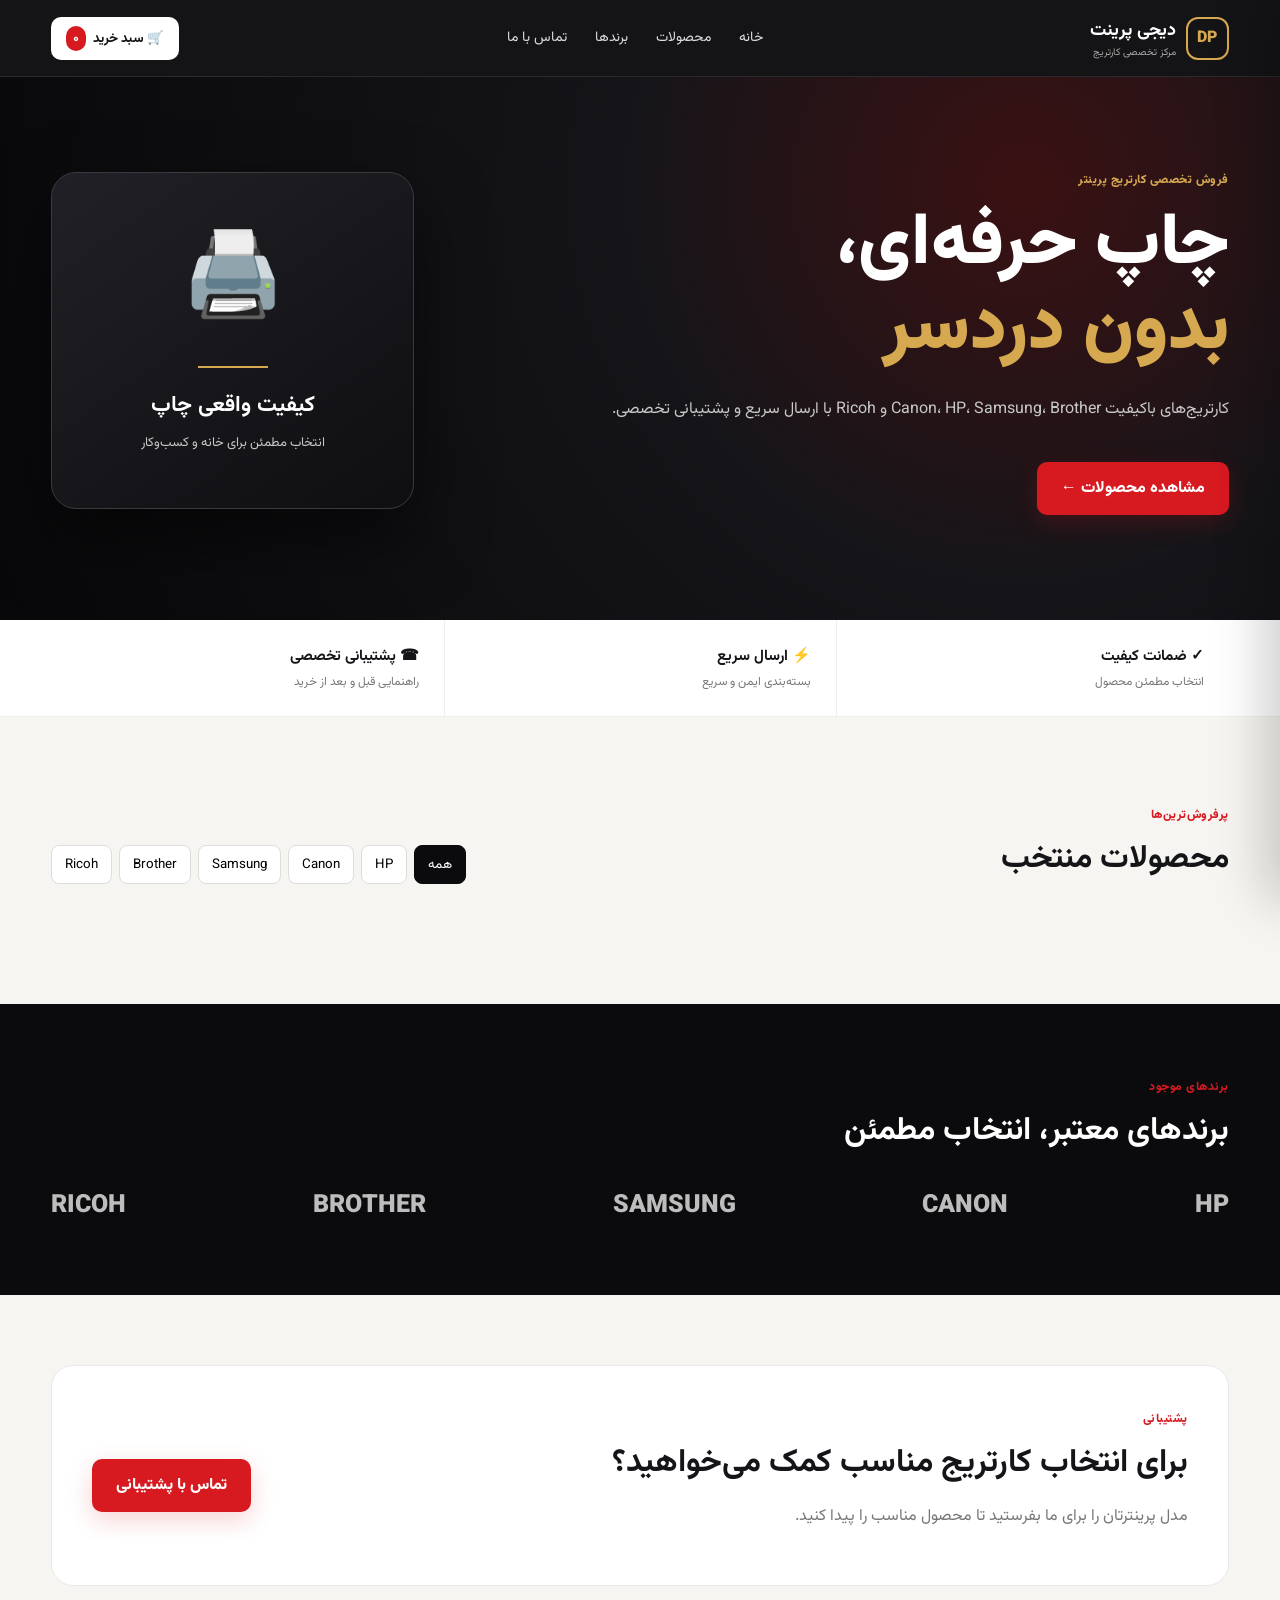
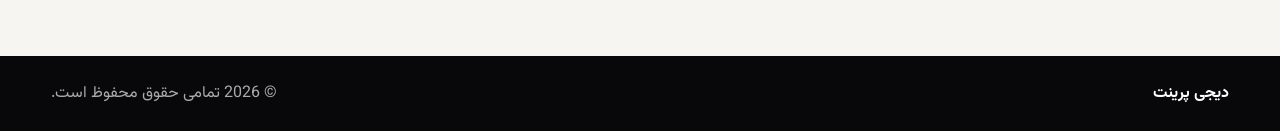
==== index (4).html @ 3d73af38 "Add files via upload" ====
<!DOCTYPE html>
<html lang="fa" dir="rtl">
<head>
  <meta charset="UTF-8">
  <meta name="viewport" content="width=device-width, initial-scale=1.0">
  <title>دیجی پرینت | فروش کارتریج و ملزومات چاپ</title>
  <meta name="description" content="فروش آنلاین کارتریج پرینتر و ملزومات چاپ از برندهای معتبر">
  <link rel="stylesheet" href="style.css">
</head>
<body>
  <header class="site-header">
    <div class="container nav">
      <a class="brand" href="#">
        <span class="brand-mark">DP</span>
        <span><b>دیجی پرینت</b><small>مرکز تخصصی کارتریج</small></span>
      </a>
      <nav>
        <a href="#home">خانه</a>
        <a href="#products">محصولات</a>
        <a href="#brands">برندها</a>
        <a href="#contact">تماس با ما</a>
      </nav>
      <button class="cart-btn" id="cartButton">🛒 سبد خرید <span id="cartCount">۰</span></button>
    </div>
  </header>

  <main>
    <section class="hero" id="home">
      <div class="container hero-grid">
        <div>
          <span class="eyebrow">فروش تخصصی کارتریج پرینتر</span>
          <h1>چاپ حرفه‌ای،<br><em>بدون دردسر</em></h1>
          <p>کارتریج‌های باکیفیت Canon، HP، Samsung، Brother و Ricoh با ارسال سریع و پشتیبانی تخصصی.</p>
          <a class="primary-btn" href="#products">مشاهده محصولات ←</a>
        </div>
        <div class="hero-card">
          <div class="printer-icon">🖨️</div>
          <div class="gold-line"></div>
          <h3>کیفیت واقعی چاپ</h3>
          <p>انتخاب مطمئن برای خانه و کسب‌وکار</p>
        </div>
      </div>
    </section>

    <section class="features">
      <div class="container feature-grid">
        <div><b>✓ ضمانت کیفیت</b><span>انتخاب مطمئن محصول</span></div>
        <div><b>⚡ ارسال سریع</b><span>بسته‌بندی ایمن و سریع</span></div>
        <div><b>☎ پشتیبانی تخصصی</b><span>راهنمایی قبل و بعد از خرید</span></div>
      </div>
    </section>

    <section class="products-section" id="products">
      <div class="container">
        <div class="section-heading">
          <div><span class="eyebrow">پرفروش‌ترین‌ها</span><h2>محصولات منتخب</h2></div>
          <div class="filters">
            <button class="filter active" data-brand="همه">همه</button>
            <button class="filter" data-brand="HP">HP</button>
            <button class="filter" data-brand="Canon">Canon</button>
            <button class="filter" data-brand="Samsung">Samsung</button>
            <button class="filter" data-brand="Brother">Brother</button>
            <button class="filter" data-brand="Ricoh">Ricoh</button>
          </div>
        </div>
        <div class="product-grid" id="productGrid"></div>
      </div>
    </section>

    <section class="brands" id="brands">
      <div class="container">
        <span class="eyebrow">برندهای موجود</span>
        <h2>برندهای معتبر، انتخاب مطمئن</h2>
        <div class="brand-list">
          <span>HP</span><span>CANON</span><span>SAMSUNG</span><span>BROTHER</span><span>RICOH</span>
        </div>
      </div>
    </section>

    <section class="contact" id="contact">
      <div class="container contact-box">
        <div><span class="eyebrow">پشتیبانی</span><h2>برای انتخاب کارتریج مناسب کمک می‌خواهید؟</h2><p>مدل پرینترتان را برای ما بفرستید تا محصول مناسب را پیدا کنید.</p></div>
        <a class="primary-btn" href="tel:+989000000000">تماس با پشتیبانی</a>
      </div>
    </section>
  </main>

  <footer><div class="container"><b>دیجی پرینت</b><span>© 2026 تمامی حقوق محفوظ است.</span></div></footer>

  <aside class="cart-panel" id="cartPanel">
    <div class="cart-head"><h3>سبد خرید</h3><button id="closeCart">×</button></div>
    <div id="cartItems" class="cart-items"></div>
    <div class="cart-total"><span>جمع کل</span><strong id="cartTotal">۰ تومان</strong></div>
    <button class="checkout-btn" id="checkout">ثبت سفارش</button>
  </aside>
  <div class="overlay" id="overlay"></div>
  <div class="toast" id="toast"></div>
  <script src="app.js"></script>
</body>
</html>
---- style.css ----
@import url('https://fonts.googleapis.com/css2?family=Vazirmatn:wght@400;500;600;700;800;900&display=swap');
:root{--red:#d71920;--black:#0b0b0d;--dark:#141418;--gold:#d6a84f;--cream:#f7f5f1;--muted:#777;--white:#fff}
*{box-sizing:border-box}html{scroll-behavior:smooth}body{margin:0;font-family:Vazirmatn,Arial,sans-serif;background:var(--cream);color:#151519}a{text-decoration:none;color:inherit}.container{width:min(1180px,92%);margin:auto}
.site-header{position:sticky;top:0;z-index:20;background:rgba(11,11,13,.96);color:#fff;border-bottom:1px solid #29292e}.nav{height:76px;display:flex;align-items:center;justify-content:space-between;gap:25px}.brand{display:flex;align-items:center;gap:10px}.brand-mark{display:grid;place-items:center;width:43px;height:43px;border:2px solid var(--gold);border-radius:12px;color:var(--gold);font-weight:900}.brand b{display:block;font-size:18px}.brand small{display:block;color:#aaa;font-size:10px}nav{display:flex;gap:28px;color:#ddd;font-size:14px}nav a:hover{color:var(--gold)}button{font-family:inherit;cursor:pointer}.cart-btn{background:#fff;color:#111;border:0;border-radius:10px;padding:11px 15px;font-weight:700}.cart-btn span{background:var(--red);color:#fff;border-radius:20px;padding:2px 7px;margin-right:4px}
.hero{background:radial-gradient(circle at 80% 20%,#3b1113 0,#151519 36%,#08080a 100%);color:#fff;padding:90px 0 105px;overflow:hidden}.hero-grid{display:grid;grid-template-columns:1.35fr .65fr;align-items:center;gap:60px}.eyebrow{color:var(--red);font-size:12px;font-weight:800;letter-spacing:.5px}.hero .eyebrow{color:var(--gold)}h1{font-size:clamp(42px,6vw,72px);line-height:1.18;margin:12px 0 20px;font-weight:900}h1 em{font-style:normal;color:var(--gold)}.hero p{color:#c9c9c9;max-width:650px;line-height:2;font-size:16px}.primary-btn{display:inline-block;margin-top:20px;background:var(--red);color:#fff;border-radius:10px;padding:14px 24px;font-weight:800;box-shadow:0 8px 25px #d7192030}.hero-card{background:linear-gradient(145deg,#202026,#0f0f12);border:1px solid #39393f;border-radius:25px;padding:45px 25px;text-align:center;box-shadow:0 30px 70px #0008}.printer-icon{font-size:82px}.gold-line{height:2px;background:var(--gold);width:70px;margin:20px auto}.hero-card h3{font-size:22px;margin:0}.hero-card p{font-size:13px;margin:7px auto}
.features{background:#fff;border-bottom:1px solid #eee}.feature-grid{display:grid;grid-template-columns:repeat(3,1fr)}.feature-grid div{padding:25px;border-left:1px solid #eee}.feature-grid div:last-child{border:0}.feature-grid b,.feature-grid span{display:block}.feature-grid b{font-size:15px}.feature-grid span{color:var(--muted);font-size:12px;margin-top:5px}
.products-section{padding:85px 0}.section-heading{display:flex;justify-content:space-between;align-items:end;gap:20px;margin-bottom:35px}.section-heading h2,.brands h2,.contact h2{margin:7px 0 0;font-size:32px}.filters{display:flex;gap:7px;flex-wrap:wrap}.filter{border:1px solid #ddd;background:#fff;border-radius:8px;padding:8px 13px}.filter.active,.filter:hover{background:var(--black);color:#fff;border-color:var(--black)}
.product-grid{display:grid;grid-template-columns:repeat(4,1fr);gap:18px}.product-card{background:#fff;border:1px solid #e9e9e9;border-radius:16px;overflow:hidden;transition:.25s;position:relative}.product-card:hover{transform:translateY(-5px);box-shadow:0 16px 35px #00000012}.product-image{height:190px;background:linear-gradient(135deg,#f0f0f0,#fff);display:grid;place-items:center;font-size:62px}.product-info{padding:17px}.tag{display:inline-block;font-size:10px;background:#f9e5e6;color:var(--red);padding:4px 8px;border-radius:20px}.product-info h3{font-size:15px;margin:10px 0 5px}.product-info p{font-size:11px;color:#888;margin:0 0 15px}.price{font-size:16px;font-weight:900}.add{float:left;border:0;background:var(--black);color:#fff;border-radius:8px;padding:8px 11px}.add:hover{background:var(--red)}
.brands{background:var(--black);color:#fff;padding:70px 0}.brands h2{margin-bottom:30px}.brand-list{display:flex;justify-content:space-between;flex-wrap:wrap;gap:15px}.brand-list span{font-weight:900;font-size:25px;color:#bdbdbd}
.contact{padding:70px 0}.contact-box{background:#fff;border-radius:22px;padding:40px;display:flex;align-items:center;justify-content:space-between;gap:25px;border:1px solid #e8e8e8}.contact-box h2{max-width:700px}.contact-box p{color:#777}
footer{background:#08080a;color:#aaa;padding:25px 0}footer .container{display:flex;justify-content:space-between}footer b{color:#fff}
.cart-panel{position:fixed;z-index:50;top:0;right:-430px;width:min(430px,92vw);height:100vh;background:#fff;padding:24px;box-shadow:-15px 0 50px #0003;transition:.3s}.cart-panel.open{right:0}.cart-head{display:flex;justify-content:space-between;align-items:center;border-bottom:1px solid #eee}.cart-head button{font-size:30px;border:0;background:none}.cart-items{height:65vh;overflow:auto;padding:10px 0}.cart-row{display:grid;grid-template-columns:1fr auto;gap:10px;border-bottom:1px solid #eee;padding:15px 0}.cart-row small{display:block;color:#888;margin-top:5px}.qty button{border:1px solid #ddd;background:#fff;border-radius:5px;width:27px;height:27px}.cart-total{display:flex;justify-content:space-between;border-top:1px solid #ddd;padding:18px 0}.checkout-btn{width:100%;border:0;border-radius:10px;background:var(--red);color:#fff;padding:14px;font-weight:800}.overlay{position:fixed;inset:0;background:#0008;z-index:40;display:none}.overlay.show{display:block}.toast{position:fixed;bottom:25px;left:50%;transform:translateX(-50%) translateY(20px);background:#111;color:#fff;padding:12px 20px;border-radius:9px;opacity:0;z-index:80;transition:.3s}.toast.show{opacity:1;transform:translateX(-50%) translateY(0)}
@media(max-width:850px){nav{display:none}.hero-grid{grid-template-columns:1fr}.hero-card{max-width:400px;margin:auto}.product-grid{grid-template-columns:repeat(2,1fr)}.section-heading{align-items:start;flex-direction:column}.feature-grid{grid-template-columns:1fr}.feature-grid div{border-left:0;border-bottom:1px solid #eee}.contact-box{flex-direction:column;align-items:flex-start}}
@media(max-width:520px){.product-grid{grid-template-columns:1fr}.brand-list{display:grid;grid-template-columns:repeat(2,1fr)}h1{font-size:42px}.nav{height:68px}.cart-btn{padding:9px;font-size:12px}}
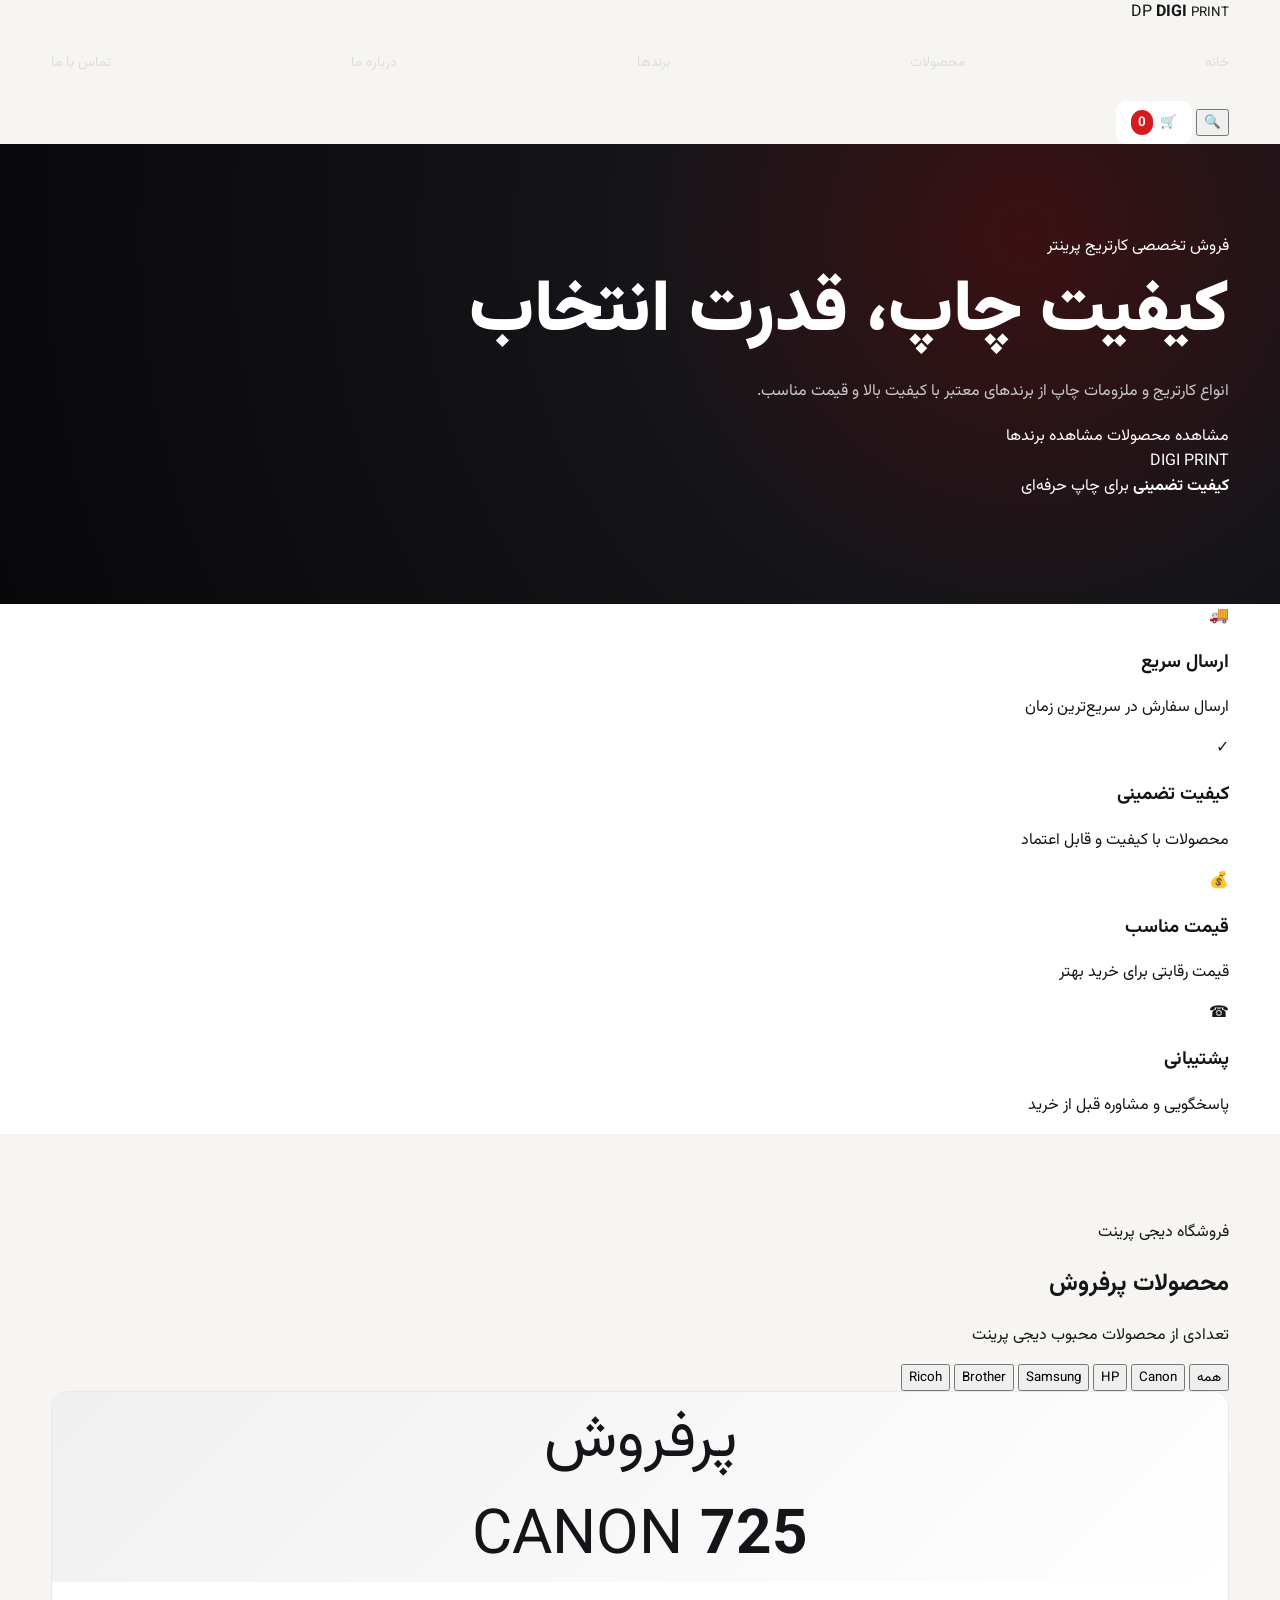
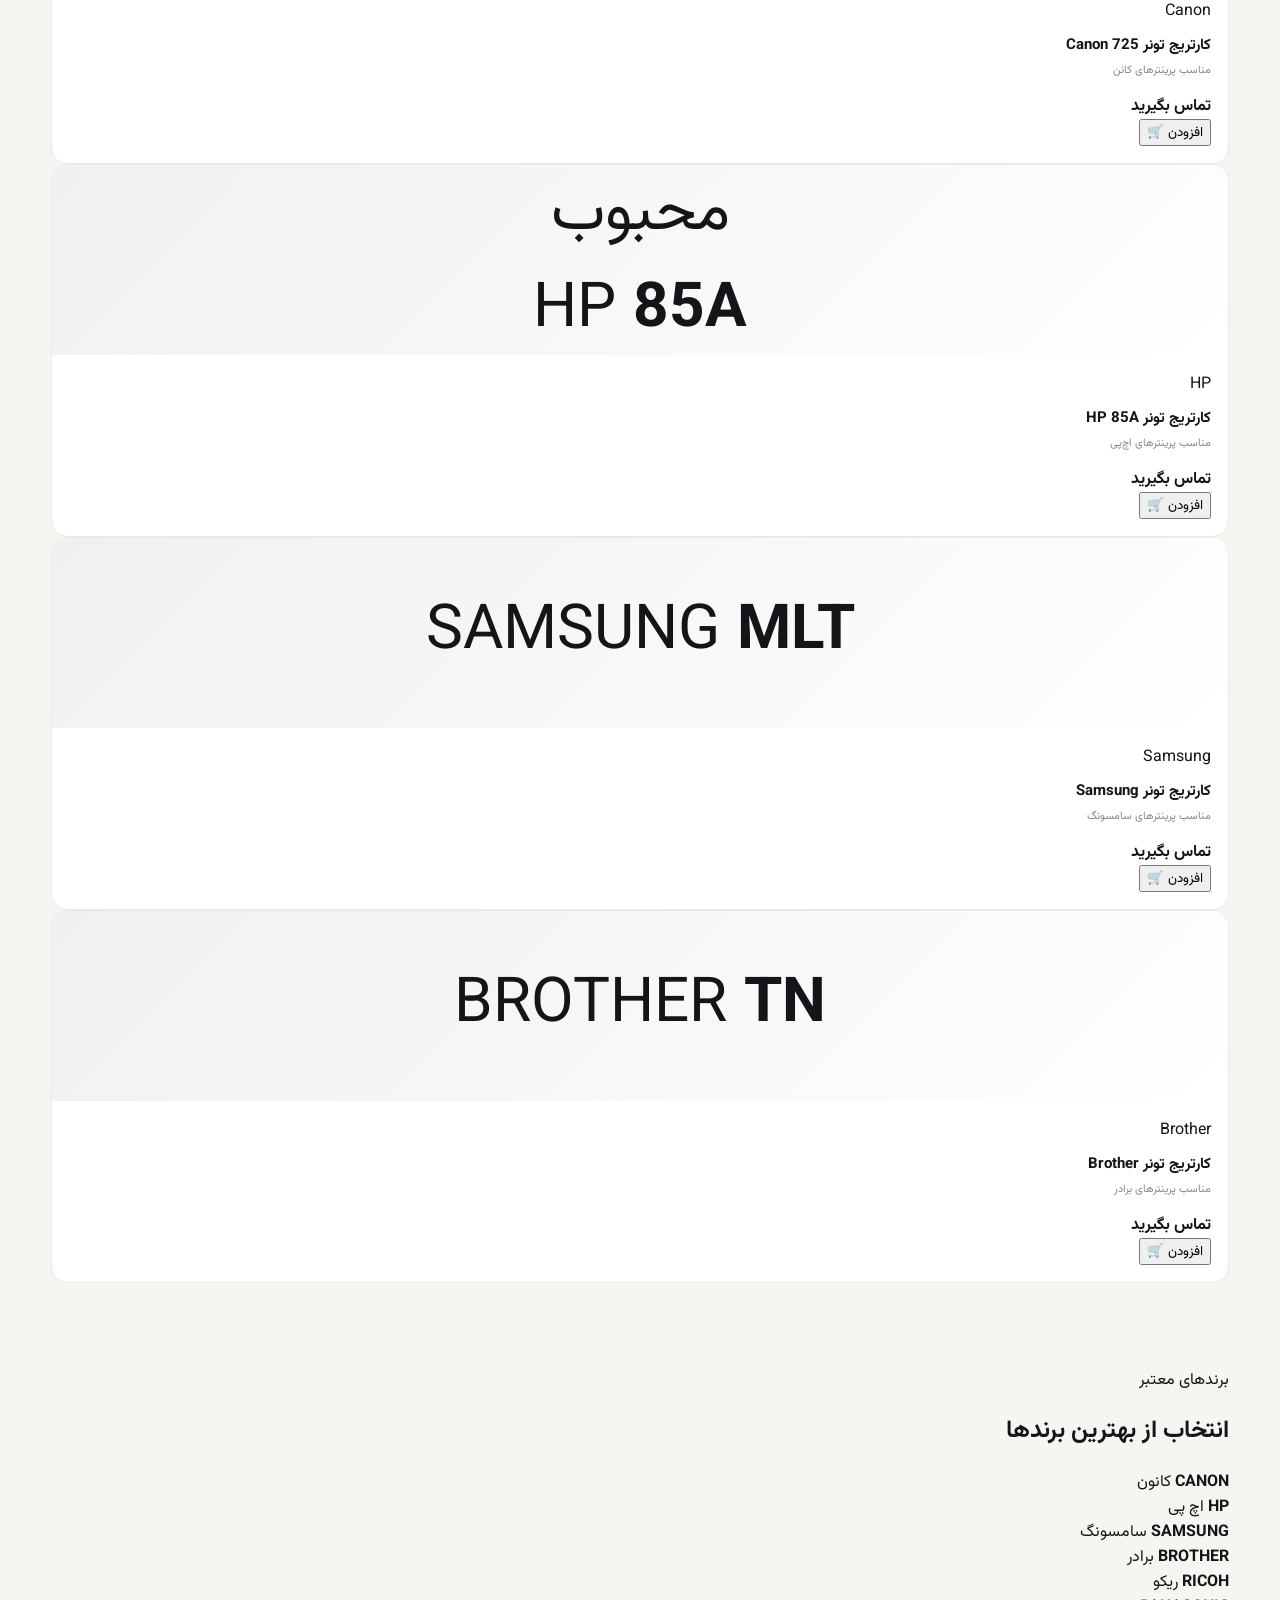
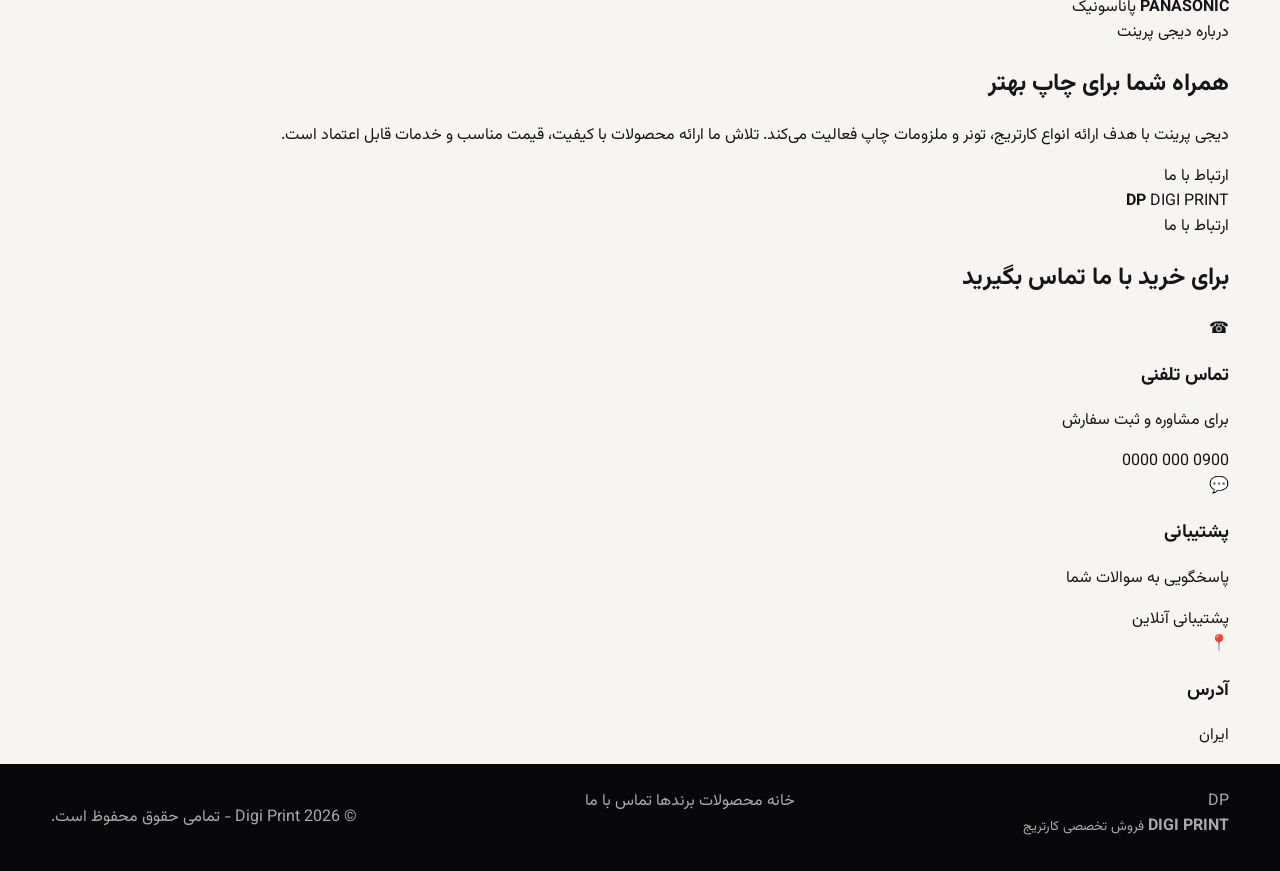
==== commit 38bee78a: "Update index (4).html" ====
--- a/index (4).html
+++ b/index (4).html
@@ -3,98 +3,613 @@
 <head>
   <meta charset="UTF-8">
   <meta name="viewport" content="width=device-width, initial-scale=1.0">
-  <title>دیجی پرینت | فروش کارتریج و ملزومات چاپ</title>
-  <meta name="description" content="فروش آنلاین کارتریج پرینتر و ملزومات چاپ از برندهای معتبر">
+
+  <title>Digi Print | فروش کارتریج و ملزومات چاپ</title>
+
+  <meta name="description" content="دیجی پرینت، فروش انواع کارتریج پرینتر و ملزومات چاپ از برندهای معتبر">
+
   <link rel="stylesheet" href="style.css">
 </head>
+
 <body>
-  <header class="site-header">
-    <div class="container nav">
-      <a class="brand" href="#">
-        <span class="brand-mark">DP</span>
-        <span><b>دیجی پرینت</b><small>مرکز تخصصی کارتریج</small></span>
+
+  <!-- Header -->
+  <header class="header">
+
+    <div class="container header-content">
+
+      <a href="#" class="logo">
+        <span class="logo-icon">DP</span>
+        <span class="logo-text">
+          <strong>DIGI</strong>
+          <small>PRINT</small>
+        </span>
       </a>
-      <nav>
+
+      <nav class="nav">
+        <a href="#home">خانه</a>
+        <a href="#products">محصولات</a>
+        <a href="#brands">برندها</a>
+        <a href="#about">درباره ما</a>
+        <a href="#contact">تماس با ما</a>
+      </nav>
+
+      <div class="header-actions">
+
+        <button class="search-btn" aria-label="جستجو">
+          🔍
+        </button>
+
+        <button class="cart-btn" aria-label="سبد خرید">
+          🛒
+          <span class="cart-count">0</span>
+        </button>
+
+      </div>
+
+    </div>
+
+  </header>
+
+
+  <!-- Hero -->
+  <main>
+
+    <section id="home" class="hero">
+
+      <div class="container hero-content">
+
+        <div class="hero-text">
+
+          <span class="hero-badge">
+            فروش تخصصی کارتریج پرینتر
+          </span>
+
+          <h1>
+            کیفیت چاپ،
+            <span>قدرت انتخاب</span>
+          </h1>
+
+          <p>
+            انواع کارتریج و ملزومات چاپ از برندهای معتبر
+            با کیفیت بالا و قیمت مناسب.
+          </p>
+
+          <div class="hero-buttons">
+
+            <a href="#products" class="btn btn-primary">
+              مشاهده محصولات
+            </a>
+
+            <a href="#brands" class="btn btn-secondary">
+              مشاهده برندها
+            </a>
+
+          </div>
+
+        </div>
+
+
+        <div class="hero-product">
+
+          <div class="printer-glow"></div>
+
+          <div class="printer-box">
+
+            <div class="printer-top"></div>
+
+            <div class="printer-body">
+
+              <div class="printer-display">
+                DIGI PRINT
+              </div>
+
+              <div class="printer-slot"></div>
+
+              <div class="printer-paper"></div>
+
+            </div>
+
+          </div>
+
+          <div class="floating-card">
+            <strong>کیفیت تضمینی</strong>
+            <span>برای چاپ حرفه‌ای</span>
+          </div>
+
+        </div>
+
+      </div>
+
+    </section>
+
+
+    <!-- Features -->
+    <section class="features">
+
+      <div class="container features-grid">
+
+        <div class="feature">
+          <div class="feature-icon">🚚</div>
+          <div>
+            <h3>ارسال سریع</h3>
+            <p>ارسال سفارش در سریع‌ترین زمان</p>
+          </div>
+        </div>
+
+        <div class="feature">
+          <div class="feature-icon">✓</div>
+          <div>
+            <h3>کیفیت تضمینی</h3>
+            <p>محصولات با کیفیت و قابل اعتماد</p>
+          </div>
+        </div>
+
+        <div class="feature">
+          <div class="feature-icon">💰</div>
+          <div>
+            <h3>قیمت مناسب</h3>
+            <p>قیمت رقابتی برای خرید بهتر</p>
+          </div>
+        </div>
+
+        <div class="feature">
+          <div class="feature-icon">☎</div>
+          <div>
+            <h3>پشتیبانی</h3>
+            <p>پاسخگویی و مشاوره قبل از خرید</p>
+          </div>
+        </div>
+
+      </div>
+
+    </section>
+
+
+    <!-- Products -->
+    <section id="products" class="products-section">
+
+      <div class="container">
+
+        <div class="section-title">
+
+          <span>فروشگاه دیجی پرینت</span>
+
+          <h2>
+            محصولات <strong>پرفروش</strong>
+          </h2>
+
+          <p>
+            تعدادی از محصولات محبوب دیجی پرینت
+          </p>
+
+        </div>
+
+
+        <div class="category-buttons">
+
+          <button class="category active">
+            همه
+          </button>
+
+          <button class="category">
+            Canon
+          </button>
+
+          <button class="category">
+            HP
+          </button>
+
+          <button class="category">
+            Samsung
+          </button>
+
+          <button class="category">
+            Brother
+          </button>
+
+          <button class="category">
+            Ricoh
+          </button>
+
+        </div>
+
+
+        <div class="products-grid">
+
+          <!-- Product 1 -->
+          <article class="product-card">
+
+            <div class="product-image">
+              <span class="product-badge">پرفروش</span>
+
+              <div class="cartridge">
+                <span>CANON</span>
+                <strong>725</strong>
+              </div>
+            </div>
+
+            <div class="product-info">
+
+              <span class="product-brand">
+                Canon
+              </span>
+
+              <h3>
+                کارتریج تونر Canon 725
+              </h3>
+
+              <p>
+                مناسب پرینترهای کانن
+              </p>
+
+              <div class="product-bottom">
+
+                <div class="price">
+                  <strong>تماس بگیرید</strong>
+                </div>
+
+                <button class="add-cart">
+                  افزودن 🛒
+                </button>
+
+              </div>
+
+            </div>
+
+          </article>
+
+
+          <!-- Product 2 -->
+          <article class="product-card">
+
+            <div class="product-image">
+
+              <span class="product-badge">
+                محبوب
+              </span>
+
+              <div class="cartridge hp">
+                <span>HP</span>
+                <strong>85A</strong>
+              </div>
+
+            </div>
+
+            <div class="product-info">
+
+              <span class="product-brand">
+                HP
+              </span>
+
+              <h3>
+                کارتریج تونر HP 85A
+              </h3>
+
+              <p>
+                مناسب پرینترهای اچ‌پی
+              </p>
+
+              <div class="product-bottom">
+
+                <div class="price">
+                  <strong>تماس بگیرید</strong>
+                </div>
+
+                <button class="add-cart">
+                  افزودن 🛒
+                </button>
+
+              </div>
+
+            </div>
+
+          </article>
+
+
+          <!-- Product 3 -->
+          <article class="product-card">
+
+            <div class="product-image">
+
+              <div class="cartridge samsung">
+                <span>SAMSUNG</span>
+                <strong>MLT</strong>
+              </div>
+
+            </div>
+
+            <div class="product-info">
+
+              <span class="product-brand">
+                Samsung
+              </span>
+
+              <h3>
+                کارتریج تونر Samsung
+              </h3>
+
+              <p>
+                مناسب پرینترهای سامسونگ
+              </p>
+
+              <div class="product-bottom">
+
+                <div class="price">
+                  <strong>تماس بگیرید</strong>
+                </div>
+
+                <button class="add-cart">
+                  افزودن 🛒
+                </button>
+
+              </div>
+
+            </div>
+
+          </article>
+
+
+          <!-- Product 4 -->
+          <article class="product-card">
+
+            <div class="product-image">
+
+              <div class="cartridge brother">
+                <span>BROTHER</span>
+                <strong>TN</strong>
+              </div>
+
+            </div>
+
+            <div class="product-info">
+
+              <span class="product-brand">
+                Brother
+              </span>
+
+              <h3>
+                کارتریج تونر Brother
+              </h3>
+
+              <p>
+                مناسب پرینترهای برادر
+              </p>
+
+              <div class="product-bottom">
+
+                <div class="price">
+                  <strong>تماس بگیرید</strong>
+                </div>
+
+                <button class="add-cart">
+                  افزودن 🛒
+                </button>
+
+              </div>
+
+            </div>
+
+          </article>
+
+        </div>
+
+      </div>
+
+    </section>
+
+
+    <!-- Brands -->
+    <section id="brands" class="brands-section">
+
+      <div class="container">
+
+        <div class="section-title">
+
+          <span>برندهای معتبر</span>
+
+          <h2>
+            انتخاب از بهترین <strong>برندها</strong>
+          </h2>
+
+        </div>
+
+
+        <div class="brands-grid">
+
+          <div class="brand-card">
+            <strong>CANON</strong>
+            <span>کانون</span>
+          </div>
+
+          <div class="brand-card">
+            <strong>HP</strong>
+            <span>اچ پی</span>
+          </div>
+
+          <div class="brand-card">
+            <strong>SAMSUNG</strong>
+            <span>سامسونگ</span>
+          </div>
+
+          <div class="brand-card">
+            <strong>BROTHER</strong>
+            <span>برادر</span>
+          </div>
+
+          <div class="brand-card">
+            <strong>RICOH</strong>
+            <span>ریکو</span>
+          </div>
+
+          <div class="brand-card">
+            <strong>PANASONIC</strong>
+            <span>پاناسونیک</span>
+          </div>
+
+        </div>
+
+      </div>
+
+    </section>
+
+
+    <!-- About -->
+    <section id="about" class="about-section">
+
+      <div class="container about-content">
+
+        <div class="about-text">
+
+          <span>درباره دیجی پرینت</span>
+
+          <h2>
+            همراه شما برای
+            <strong>چاپ بهتر</strong>
+          </h2>
+
+          <p>
+            دیجی پرینت با هدف ارائه انواع کارتریج،
+            تونر و ملزومات چاپ فعالیت می‌کند.
+            تلاش ما ارائه محصولات با کیفیت،
+            قیمت مناسب و خدمات قابل اعتماد است.
+          </p>
+
+          <a href="#contact" class="btn btn-primary">
+            ارتباط با ما
+          </a>
+
+        </div>
+
+        <div class="about-number">
+          <strong>DP</strong>
+          <span>DIGI PRINT</span>
+        </div>
+
+      </div>
+
+    </section>
+
+
+    <!-- Contact -->
+    <section id="contact" class="contact-section">
+
+      <div class="container">
+
+        <div class="section-title">
+
+          <span>ارتباط با ما</span>
+
+          <h2>
+            برای خرید با ما <strong>تماس بگیرید</strong>
+          </h2>
+
+        </div>
+
+
+        <div class="contact-grid">
+
+          <div class="contact-card">
+
+            <div class="contact-icon">
+              ☎
+            </div>
+
+            <h3>تماس تلفنی</h3>
+
+            <p>
+              برای مشاوره و ثبت سفارش
+            </p>
+
+            <a href="tel:+989000000000">
+              0900 000 0000
+            </a>
+
+          </div>
+
+
+          <div class="contact-card">
+
+            <div class="contact-icon">
+              💬
+            </div>
+
+            <h3>پشتیبانی</h3>
+
+            <p>
+              پاسخگویی به سوالات شما
+            </p>
+
+            <a href="#">
+              پشتیبانی آنلاین
+            </a>
+
+          </div>
+
+
+          <div class="contact-card">
+
+            <div class="contact-icon">
+              📍
+            </div>
+
+            <h3>آدرس</h3>
+
+            <p>
+              ایران
+            </p>
+
+          </div>
+
+        </div>
+
+      </div>
+
+    </section>
+
+  </main>
+
+
+  <!-- Footer -->
+  <footer class="footer">
+
+    <div class="container footer-content">
+
+      <div class="footer-logo">
+
+        <span class="logo-icon">
+          DP
+        </span>
+
+        <div>
+          <strong>DIGI PRINT</strong>
+          <small>فروش تخصصی کارتریج</small>
+        </div>
+
+      </div>
+
+
+      <div class="footer-links">
+
         <a href="#home">خانه</a>
         <a href="#products">محصولات</a>
         <a href="#brands">برندها</a>
         <a href="#contact">تماس با ما</a>
-      </nav>
-      <button class="cart-btn" id="cartButton">🛒 سبد خرید <span id="cartCount">۰</span></button>
+
+      </div>
+
+
+      <p class="copyright">
+        © 2026 Digi Print - تمامی حقوق محفوظ است.
+      </p>
+
     </div>
-  </header>
-
-  <main>
-    <section class="hero" id="home">
-      <div class="container hero-grid">
-        <div>
-          <span class="eyebrow">فروش تخصصی کارتریج پرینتر</span>
-          <h1>چاپ حرفه‌ای،<br><em>بدون دردسر</em></h1>
-          <p>کارتریج‌های باکیفیت Canon، HP، Samsung، Brother و Ricoh با ارسال سریع و پشتیبانی تخصصی.</p>
-          <a class="primary-btn" href="#products">مشاهده محصولات ←</a>
-        </div>
-        <div class="hero-card">
-          <div class="printer-icon">🖨️</div>
-          <div class="gold-line"></div>
-          <h3>کیفیت واقعی چاپ</h3>
-          <p>انتخاب مطمئن برای خانه و کسب‌وکار</p>
-        </div>
-      </div>
-    </section>
-
-    <section class="features">
-      <div class="container feature-grid">
-        <div><b>✓ ضمانت کیفیت</b><span>انتخاب مطمئن محصول</span></div>
-        <div><b>⚡ ارسال سریع</b><span>بسته‌بندی ایمن و سریع</span></div>
-        <div><b>☎ پشتیبانی تخصصی</b><span>راهنمایی قبل و بعد از خرید</span></div>
-      </div>
-    </section>
-
-    <section class="products-section" id="products">
-      <div class="container">
-        <div class="section-heading">
-          <div><span class="eyebrow">پرفروش‌ترین‌ها</span><h2>محصولات منتخب</h2></div>
-          <div class="filters">
-            <button class="filter active" data-brand="همه">همه</button>
-            <button class="filter" data-brand="HP">HP</button>
-            <button class="filter" data-brand="Canon">Canon</button>
-            <button class="filter" data-brand="Samsung">Samsung</button>
-            <button class="filter" data-brand="Brother">Brother</button>
-            <button class="filter" data-brand="Ricoh">Ricoh</button>
-          </div>
-        </div>
-        <div class="product-grid" id="productGrid"></div>
-      </div>
-    </section>
-
-    <section class="brands" id="brands">
-      <div class="container">
-        <span class="eyebrow">برندهای موجود</span>
-        <h2>برندهای معتبر، انتخاب مطمئن</h2>
-        <div class="brand-list">
-          <span>HP</span><span>CANON</span><span>SAMSUNG</span><span>BROTHER</span><span>RICOH</span>
-        </div>
-      </div>
-    </section>
-
-    <section class="contact" id="contact">
-      <div class="container contact-box">
-        <div><span class="eyebrow">پشتیبانی</span><h2>برای انتخاب کارتریج مناسب کمک می‌خواهید؟</h2><p>مدل پرینترتان را برای ما بفرستید تا محصول مناسب را پیدا کنید.</p></div>
-        <a class="primary-btn" href="tel:+989000000000">تماس با پشتیبانی</a>
-      </div>
-    </section>
-  </main>
-
-  <footer><div class="container"><b>دیجی پرینت</b><span>© 2026 تمامی حقوق محفوظ است.</span></div></footer>
-
-  <aside class="cart-panel" id="cartPanel">
-    <div class="cart-head"><h3>سبد خرید</h3><button id="closeCart">×</button></div>
-    <div id="cartItems" class="cart-items"></div>
-    <div class="cart-total"><span>جمع کل</span><strong id="cartTotal">۰ تومان</strong></div>
-    <button class="checkout-btn" id="checkout">ثبت سفارش</button>
-  </aside>
-  <div class="overlay" id="overlay"></div>
-  <div class="toast" id="toast"></div>
+
+  </footer>
+
+
+  <!-- JavaScript -->
   <script src="app.js"></script>
+
 </body>
 </html>
